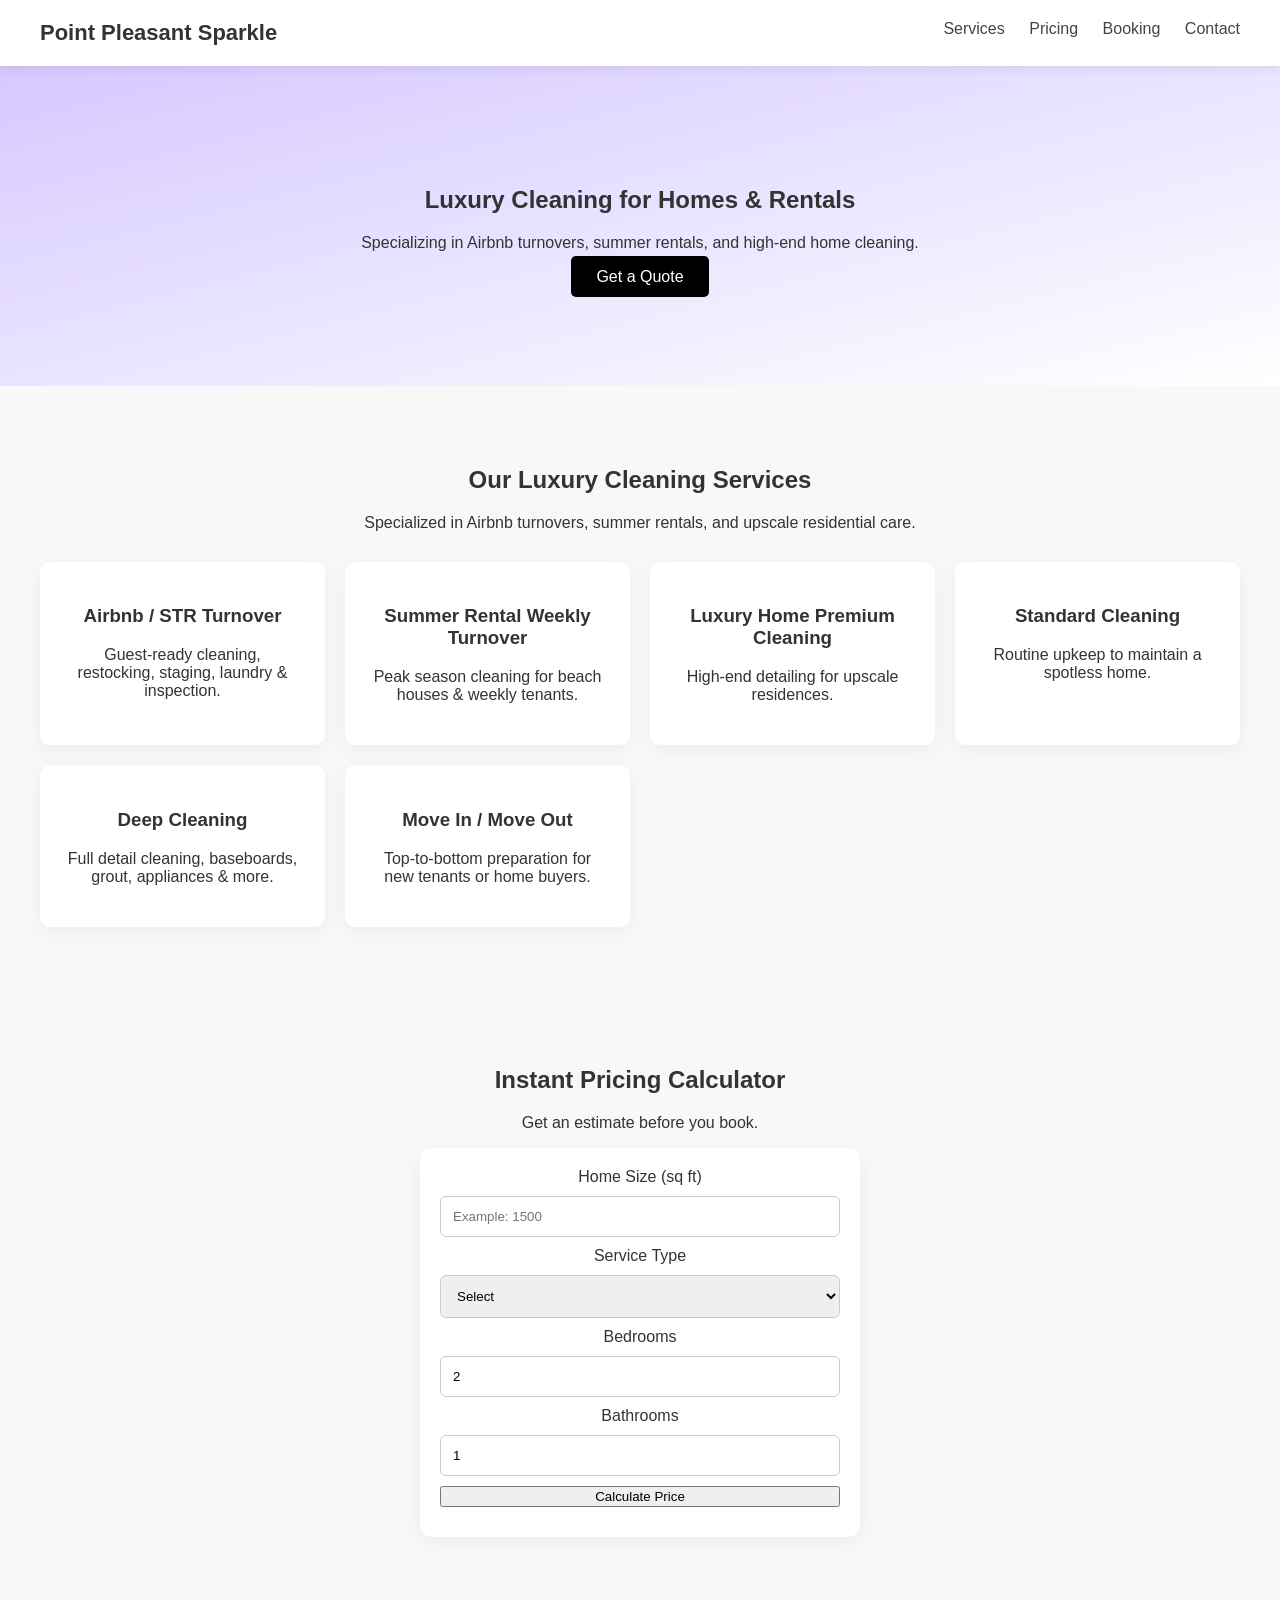
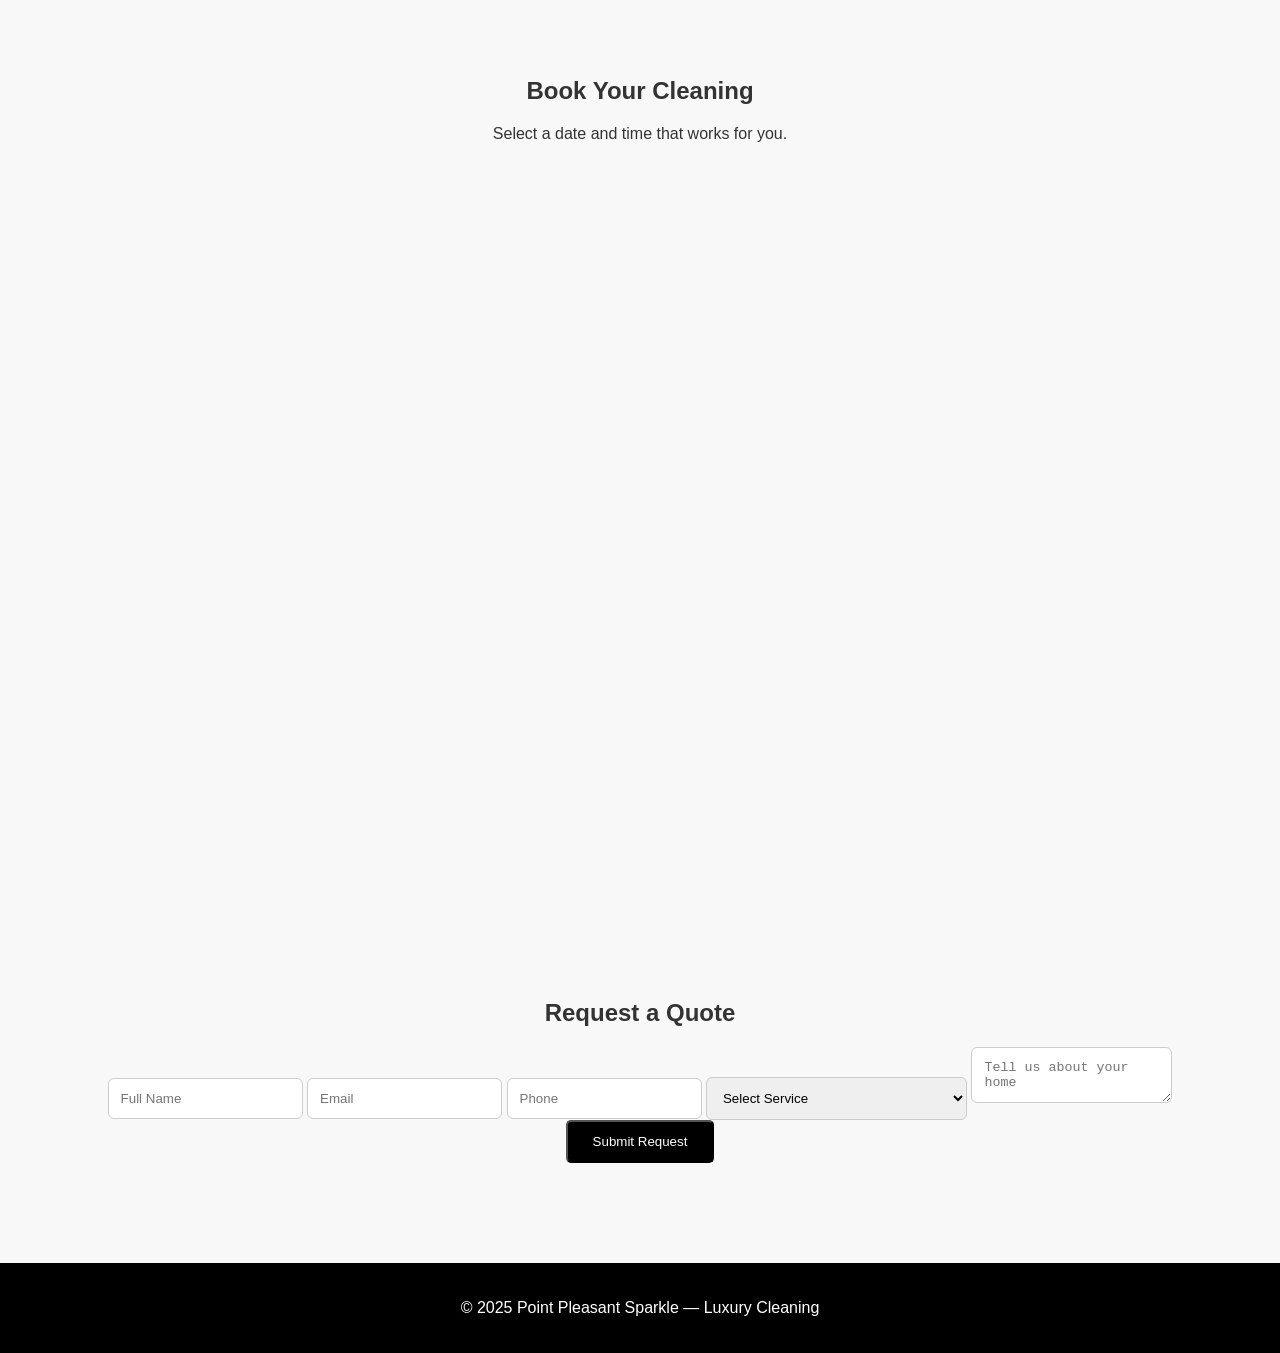
==== index.html @ f56be77a "Add files via upload" ====
<!DOCTYPE html>
<html lang="en">
<head>
<meta charset="UTF-8">
<meta name="viewport" content="width=device-width, initial-scale=1.0">
<title>Point Pleasant Sparkle – Luxury Cleaning Services</title>
<link rel="stylesheet" href="styles.css">
</head>
<body>

<header>
    <div class="logo">Point Pleasant Sparkle</div>
    <nav>
        <a href="#services">Services</a>
        <a href="#pricing">Pricing</a>
        <a href="#booking">Booking</a>
        <a href="#contact">Contact</a>
    </nav>
</header>

<section class="hero">
    <h1>Luxury Cleaning for Homes & Rentals</h1>
    <p>Specializing in Airbnb turnovers, summer rentals, and high-end home cleaning.</p>
    <a href="#contact" class="btn">Get a Quote</a>
</section>

<section id="services" class="services">
    <h2>Our Luxury Cleaning Services</h2>
    <p>Specialized in Airbnb turnovers, summer rentals, and upscale residential care.</p>
    <div class="service-grid">
        <div class="service-card"><h3>Airbnb / STR Turnover</h3><p>Guest-ready cleaning, restocking, staging, laundry & inspection.</p></div>
        <div class="service-card"><h3>Summer Rental Weekly Turnover</h3><p>Peak season cleaning for beach houses & weekly tenants.</p></div>
        <div class="service-card"><h3>Luxury Home Premium Cleaning</h3><p>High-end detailing for upscale residences.</p></div>
        <div class="service-card"><h3>Standard Cleaning</h3><p>Routine upkeep to maintain a spotless home.</p></div>
        <div class="service-card"><h3>Deep Cleaning</h3><p>Full detail cleaning, baseboards, grout, appliances & more.</p></div>
        <div class="service-card"><h3>Move In / Move Out</h3><p>Top-to-bottom preparation for new tenants or home buyers.</p></div>
    </div>
</section>

<section id="pricing" class="pricing">
    <h2>Instant Pricing Calculator</h2>
    <p>Get an estimate before you book.</p>
    <div class="calculator">
        <label>Home Size (sq ft)</label>
        <input id="sqft" type="number" placeholder="Example: 1500">
        <label>Service Type</label>
        <select id="serviceType">
            <option value="">Select</option>
            <option value="airbnb">Airbnb / STR Turnover</option>
            <option value="summer">Summer Rental Weekly Turnover</option>
            <option value="luxury">Luxury Home Premium Cleaning</option>
            <option value="standard">Standard Cleaning</option>
            <option value="deep">Deep Cleaning</option>
            <option value="move">Move In / Move Out</option>
        </select>
        <label>Bedrooms</label>
        <input id="bedrooms" type="number" value="2">
        <label>Bathrooms</label>
        <input id="bathrooms" type="number" value="1">
        <button onclick="calculatePrice()">Calculate Price</button>
        <div id="priceResult"></div>
    </div>
</section>

<section id="booking" class="booking">
    <h2>Book Your Cleaning</h2>
    <p>Select a date and time that works for you.</p>
    <div class="calendly-inline-widget"
         data-url="https://calendly.com/YOUR-CALENDLY-USERNAME"
         style="min-width:320px;height:700px;">
    </div>
    <script src="https://assets.calendly.com/assets/external/widget.js"></script>
</section>

<section id="contact" class="contact">
    <h2>Request a Quote</h2>
    <form id="contactForm">
        <input name="name" placeholder="Full Name" required>
        <input name="email" type="email" placeholder="Email" required>
        <input name="phone" placeholder="Phone" required>
        <select name="service" required>
            <option value="">Select Service</option>
            <option>Airbnb / Short-Term Rental Turnover</option>
            <option>Summer Rental Weekly Turnover</option>
            <option>Luxury Home Premium Cleaning</option>
            <option>Standard Cleaning</option>
            <option>Deep Cleaning</option>
            <option>Move In / Move Out</option>
        </select>
        <textarea name="details" placeholder="Tell us about your home"></textarea>
        <button type="submit" class="btn">Submit Request</button>
    </form>
    <div id="formMessage"></div>
</section>

<footer>
    <p>© 2025 Point Pleasant Sparkle — Luxury Cleaning</p>
</footer>

<script src="script.js"></script>
</body>
</html>
---- styles.css ----
body {margin:0;font-family:Segoe UI, sans-serif;background:#f8f8f8;color:#333;}
header {display:flex;justify-content:space-between;padding:20px 40px;background:white;box-shadow:0 2px 10px rgba(0,0,0,0.08);position:sticky;top:0;z-index:10;}
.logo {font-size:22px;font-weight:bold;}
nav a {margin-left:20px;text-decoration:none;color:#444;}
.hero {text-align:center;padding:100px 20px;background:linear-gradient(to bottom right,#d5c8ff,#ffffff);}
.btn {padding:12px 25px;background:black;color:white;text-decoration:none;border-radius:5px;}
.services, .pricing, .booking, .contact {padding:60px 40px;text-align:center;}
.service-grid {display:grid;grid-template-columns:repeat(auto-fit,minmax(250px,1fr));gap:20px;margin-top:30px;}
.service-card {background:white;padding:25px;border-radius:10px;box-shadow:0 5px 20px rgba(0,0,0,0.05);}
.calculator {max-width:400px;margin:auto;display:grid;gap:10px;background:#fff;padding:20px;border-radius:12px;box-shadow:0 5px 20px rgba(0,0,0,0.05);}
input, select, textarea {padding:12px;border-radius:6px;border:1px solid #ccc;}
footer {text-align:center;padding:20px;background:black;color:white;margin-top:40px;}
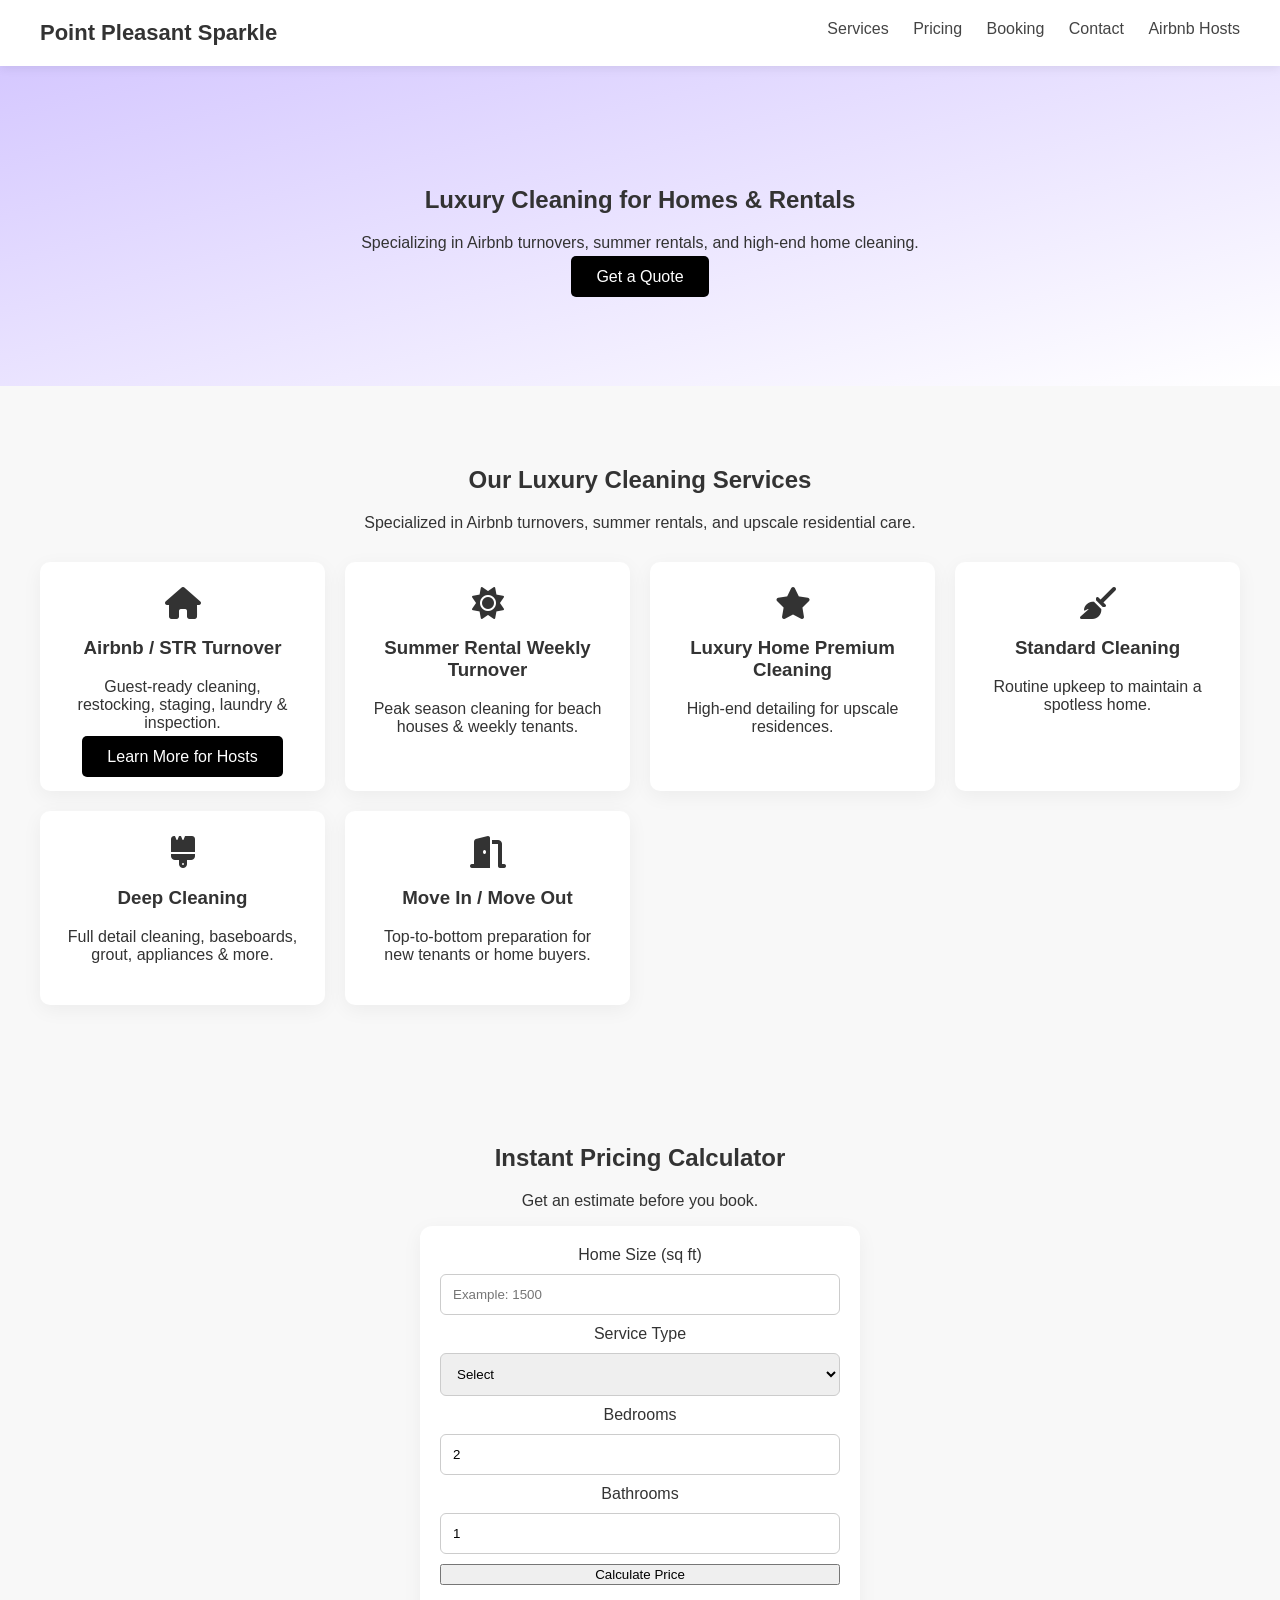
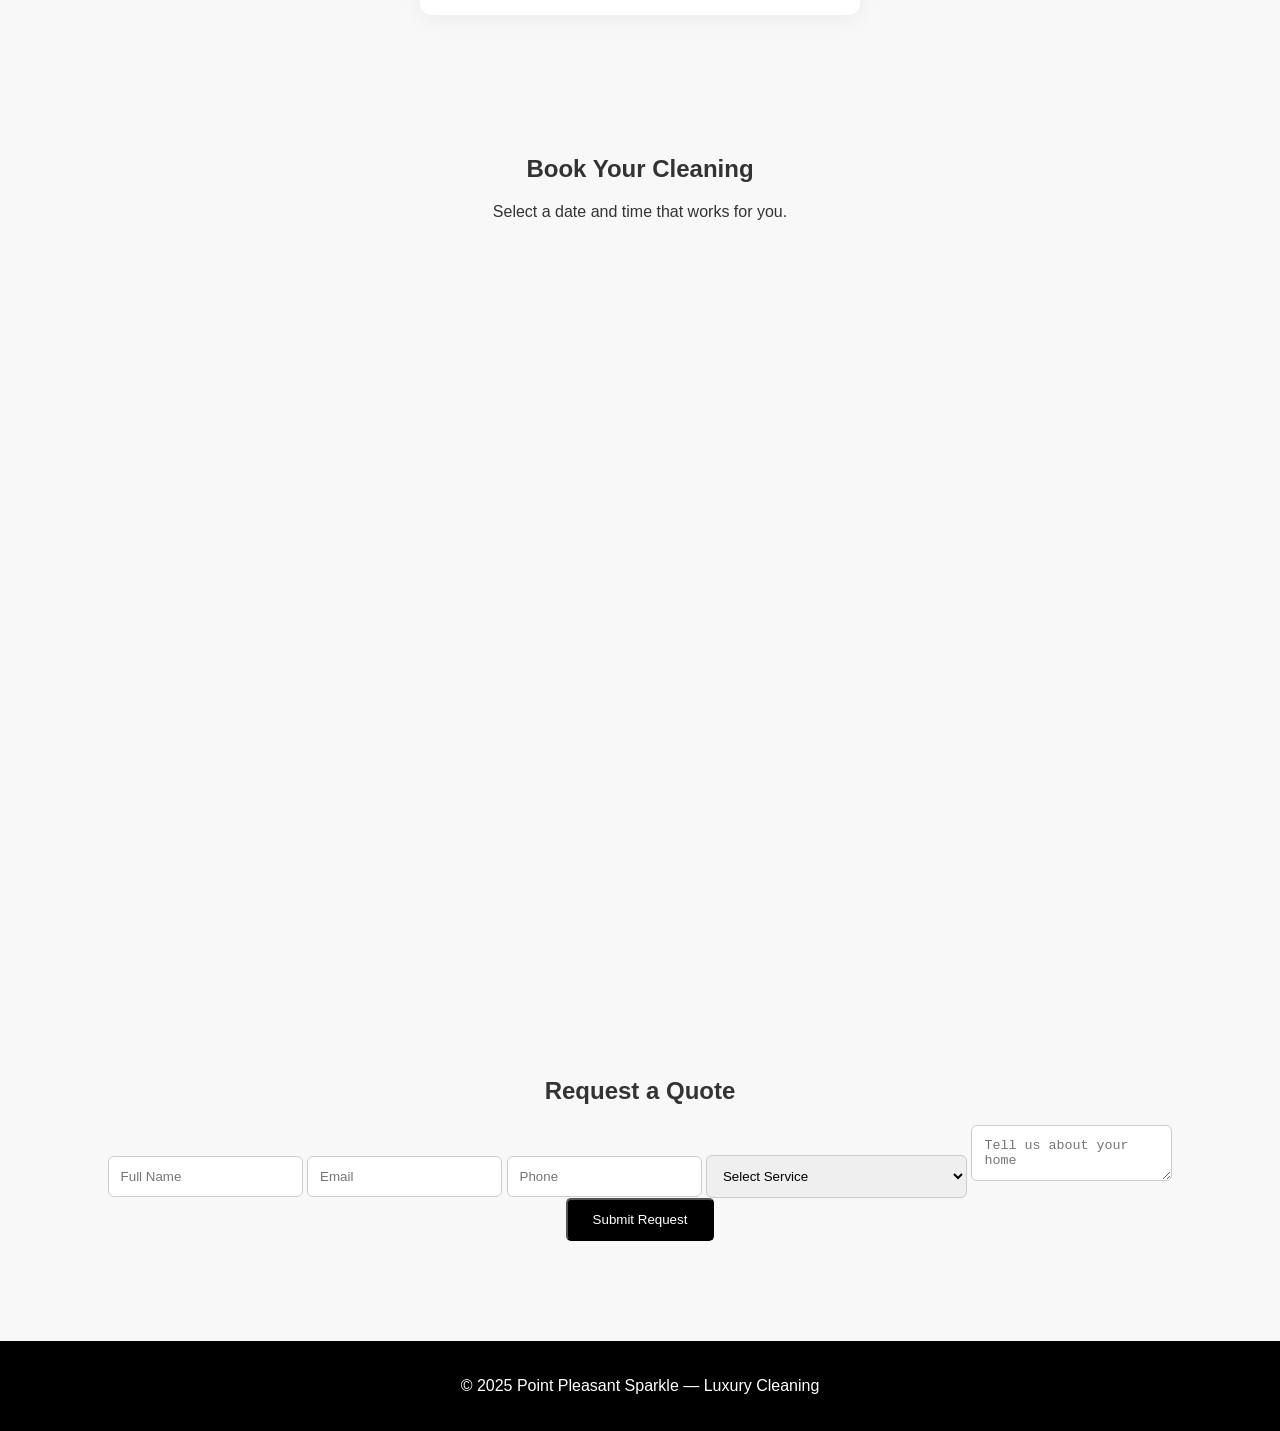
==== commit db1b4fa4: "Update index.html" ====
--- a/index.html
+++ b/index.html
@@ -5,6 +5,8 @@
 <meta name="viewport" content="width=device-width, initial-scale=1.0">
 <title>Point Pleasant Sparkle – Luxury Cleaning Services</title>
 <link rel="stylesheet" href="styles.css">
+<!-- Font Awesome for icons -->
+<link rel="stylesheet" href="https://cdnjs.cloudflare.com/ajax/libs/font-awesome/6.4.0/css/all.min.css">
 </head>
 <body>
 
@@ -15,6 +17,7 @@
         <a href="#pricing">Pricing</a>
         <a href="#booking">Booking</a>
         <a href="#contact">Contact</a>
+        <a href="airbnb.html">Airbnb Hosts</a>
     </nav>
 </header>
 
@@ -28,12 +31,37 @@
     <h2>Our Luxury Cleaning Services</h2>
     <p>Specialized in Airbnb turnovers, summer rentals, and upscale residential care.</p>
     <div class="service-grid">
-        <div class="service-card"><h3>Airbnb / STR Turnover</h3><p>Guest-ready cleaning, restocking, staging, laundry & inspection.</p></div>
-        <div class="service-card"><h3>Summer Rental Weekly Turnover</h3><p>Peak season cleaning for beach houses & weekly tenants.</p></div>
-        <div class="service-card"><h3>Luxury Home Premium Cleaning</h3><p>High-end detailing for upscale residences.</p></div>
-        <div class="service-card"><h3>Standard Cleaning</h3><p>Routine upkeep to maintain a spotless home.</p></div>
-        <div class="service-card"><h3>Deep Cleaning</h3><p>Full detail cleaning, baseboards, grout, appliances & more.</p></div>
-        <div class="service-card"><h3>Move In / Move Out</h3><p>Top-to-bottom preparation for new tenants or home buyers.</p></div>
+        <div class="service-card">
+            <i class="fas fa-home fa-2x"></i>
+            <h3>Airbnb / STR Turnover</h3>
+            <p>Guest-ready cleaning, restocking, staging, laundry & inspection.</p>
+            <a href="airbnb.html" class="btn">Learn More for Hosts</a>
+        </div>
+        <div class="service-card">
+            <i class="fas fa-sun fa-2x"></i>
+            <h3>Summer Rental Weekly Turnover</h3>
+            <p>Peak season cleaning for beach houses & weekly tenants.</p>
+        </div>
+        <div class="service-card">
+            <i class="fas fa-star fa-2x"></i>
+            <h3>Luxury Home Premium Cleaning</h3>
+            <p>High-end detailing for upscale residences.</p>
+        </div>
+        <div class="service-card">
+            <i class="fas fa-broom fa-2x"></i>
+            <h3>Standard Cleaning</h3>
+            <p>Routine upkeep to maintain a spotless home.</p>
+        </div>
+        <div class="service-card">
+            <i class="fas fa-brush fa-2x"></i>
+            <h3>Deep Cleaning</h3>
+            <p>Full detail cleaning, baseboards, grout, appliances & more.</p>
+        </div>
+        <div class="service-card">
+            <i class="fas fa-door-open fa-2x"></i>
+            <h3>Move In / Move Out</h3>
+            <p>Top-to-bottom preparation for new tenants or home buyers.</p>
+        </div>
     </div>
 </section>
 
@@ -65,10 +93,8 @@
 <section id="booking" class="booking">
     <h2>Book Your Cleaning</h2>
     <p>Select a date and time that works for you.</p>
-    <div class="calendly-inline-widget"
-         data-url="https://calendly.com/YOUR-CALENDLY-USERNAME"
-         style="min-width:320px;height:700px;">
-    </div>
+    <!-- Calendly Embed -->
+    <div class="calendly-inline-widget" data-url="https://calendly.com/YOUR-CALENDLY-USERNAME" style="min-width:320px;height:700px;"></div>
     <script src="https://assets.calendly.com/assets/external/widget.js"></script>
 </section>
 
@@ -93,10 +119,13 @@
     <div id="formMessage"></div>
 </section>
 
+<!-- AI Chat widget (example: Tidio free widget) -->
+<script src="//code.tidio.co/YOUR_TIDIO_KEY.js" async></script>
+
 <footer>
     <p>© 2025 Point Pleasant Sparkle — Luxury Cleaning</p>
 </footer>
 
 <script src="script.js"></script>
 </body>
-</html>
+</html>
